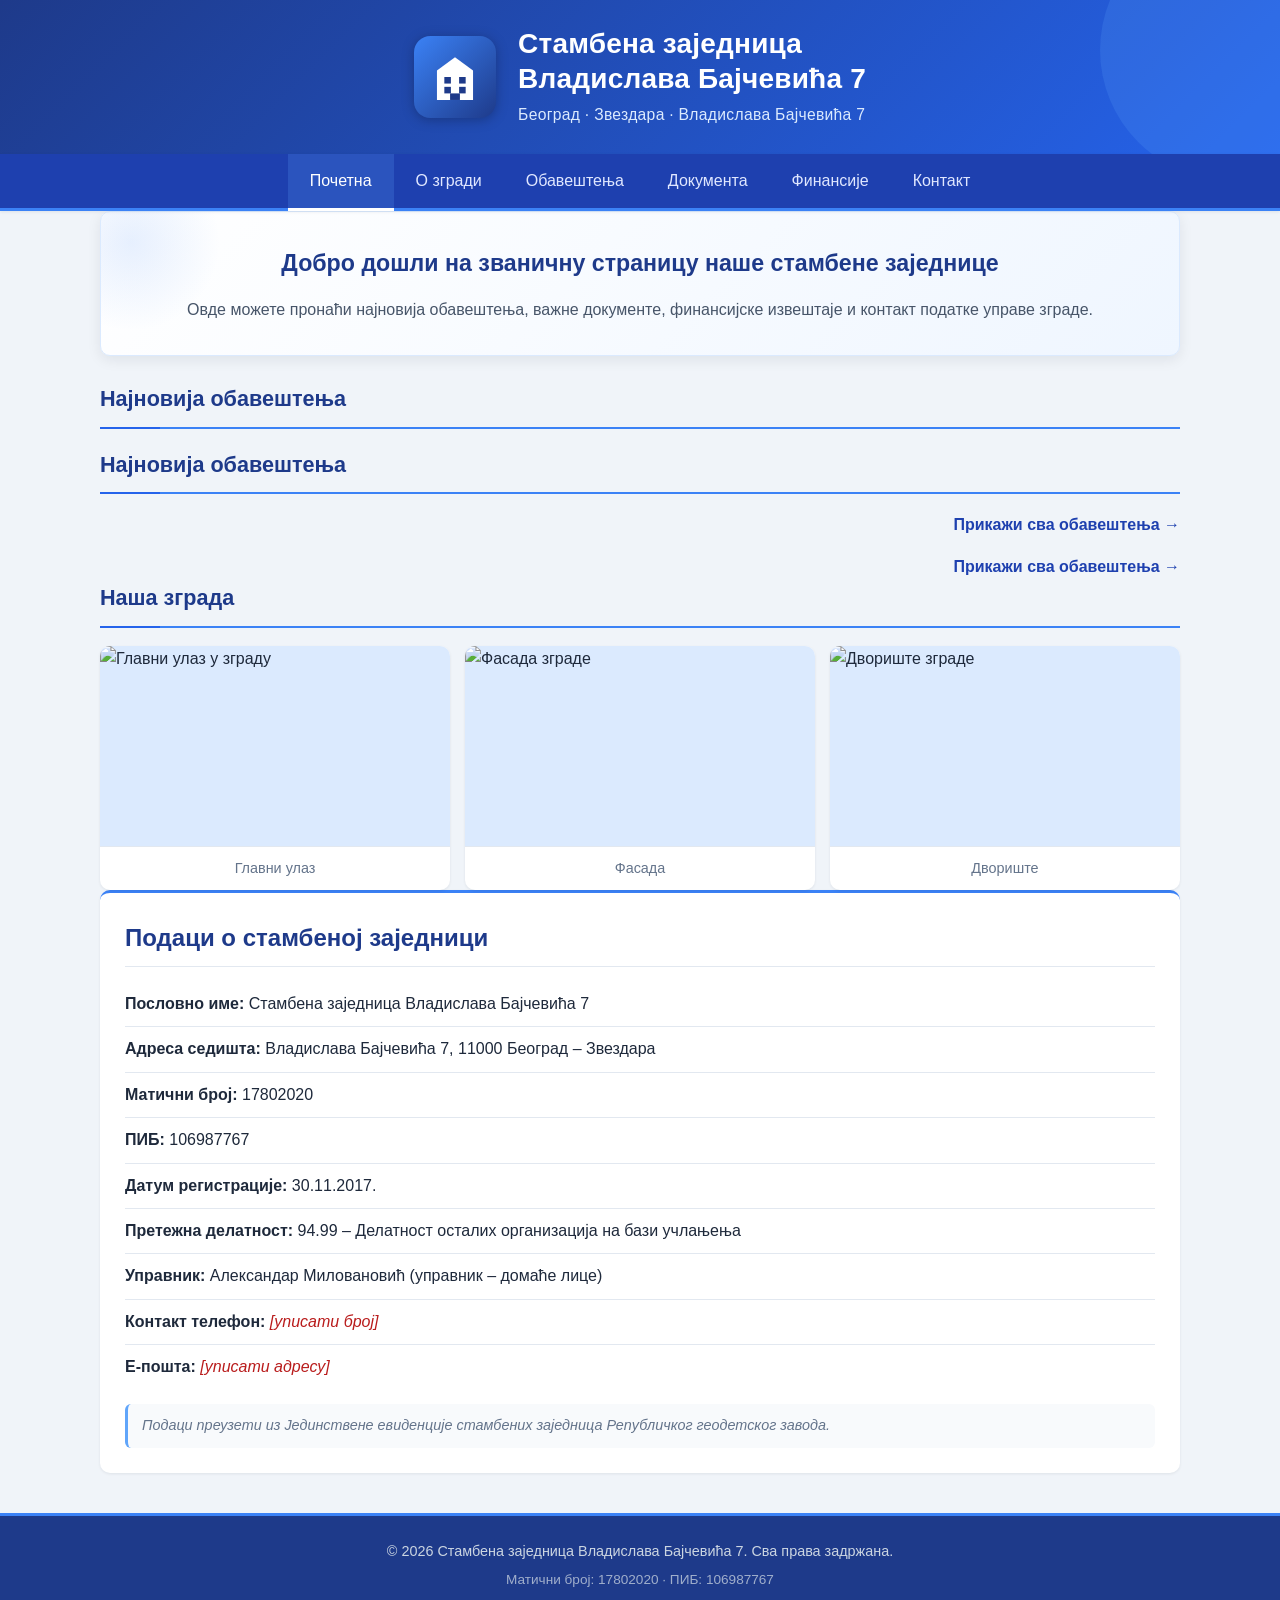
==== index.html @ ef2eb275 "Add files via upload prvo postavljanje sajta" ====
<!DOCTYPE html>
<html lang="sr">
<head>
    <meta charset="UTF-8">
    <meta name="viewport" content="width=device-width, initial-scale=1.0">
    <meta name="description" content="Званична страница Стамбене заједнице Владислава Бајчевића 7, Београд – Звездара.">
    <title>Стамбена заједница Владислава Бајчевића 7</title>
    <link rel="stylesheet" href="style.css">
	<link rel="icon" type="image/svg+xml" href="logo.svg">
</head>
<body>

<header>
    <div class="container header-content">
        <img src="logo.svg" alt="Логотип СЗ Владислава Бајчевића 7" class="logo">
        <div class="header-text">
            <h1>Стамбена заједница<br>Владислава Бајчевића 7</h1>
            <p class="location">Београд · Звездара · Владислава Бајчевића 7</p>
        </div>
    </div>
</header>

<nav>
    <div class="container">
        <ul>
            <li><a href="index.html" class="active">Почетна</a></li>
            <li><a href="o-zgradi.html">О згради</a></li>
            <li><a href="obavestenja.html">Обавештења</a></li>
            <li><a href="dokumenta.html">Документа</a></li>
            <li><a href="finansije.html">Финансије</a></li>
            <li><a href="kontakt.html">Контакт</a></li>
        </ul>
    </div>
</nav>

<main class="container">

    <section class="hero">
        <h2>Добро дошли на званичну страницу наше стамбене заједнице</h2>
        <p>Овде можете пронаћи најновија обавештења, важне документе, финансијске извештаје и контакт податке управе зграде.</p>
    </section>

    <section>
        <h2 class="section-title">Најновија обавештења</h2>

        <section>
    <h2 class="section-title">Најновија обавештења</h2>
    <div id="lista-obavestenja"></div>
    <p class="arhiva-link"><a href="obavestenja.html">Прикажи сва обавештења →</a></p>
</section>

<script>
document.addEventListener('DOMContentLoaded', async () => {
    const container = document.getElementById('lista-obavestenja');
    if (!container) return;

    try {
        // Uzimamo listu fajlova iz fascikle content/obavestenja
        // Napomena: Ovo je pojednostavljen primer. Za produkciju je bolje koristiti
        // build proces ili API. Ali za mali broj obaveštenja, možemo ručno da listamo.
        // Idealno bi bilo koristiti fetch na manifest fajl koji CMS generiše.
        // Za sada, pretpostavljamo da imamo nekoliko fajlova.
        // U praksi, bolje je koristiti statički generator (poput Eleventyja) ili
        // ručno ažurirati listu fajlova u JS-u.
        
        // Ovaj deo je najbolje zameniti statičkim generatorom.
        // Za potrebe ovog vodiča, pretpostavićemo da ste ručno dodali listu fajlova.
        const fajlovi = [
            'content/obavestenja/2026-10-15-odrzavanje.md',
            'content/obavestenja/2026-10-01-skupstina.md'
        ];

        for (const fajl of fajlovi) {
            const response = await fetch(fajl);
            const tekst = await response.text();
            
            // Jednostavan parser za Markdown (naslov, datum, telo)
            const delovi = tekst.split('---');
            if (delovi.length >= 3) {
                const meta = delovi[1];
                const telo = delovi[2].trim();
                
                const naslovMatch = meta.match(/title:\s*(.*)/);
                const datumMatch = meta.match(/date:\s*(.*)/);
                
                if (naslovMatch && datumMatch) {
                    const article = document.createElement('article');
                    article.className = 'obavestenje';
                    article.innerHTML = `
                        <h3>${naslovMatch[1]}</h3>
                        <p class="datum">${new Date(datumMatch[1]).toLocaleDateString('sr-RS')}</p>
                        <p>${telo.substring(0, 200)}...</p>
                    `;
                    container.appendChild(article);
                }
            }
        }
    } catch (error) {
        console.error('Greška pri učitavanju obaveštenja:', error);
        container.innerHTML = '<p>Trenutno nema obaveštenja.</p>';
    }
});
</script>

        <p class="arhiva-link"><a href="obavestenja.html">Прикажи сва обавештења →</a></p>
    </section>

	<section class="galerija">
    <h2 class="section-title">Наша зграда</h2>
    <div class="galerija-grid">
        <figure>
            <img src="slike/ulaz.jpg" alt="Главни улаз у зграду">
            <figcaption>Главни улаз</figcaption>
        </figure>
        <figure>
            <img src="slike/fasada.jpg" alt="Фасада зграде">
            <figcaption>Фасада</figcaption>
        </figure>
        <figure>
            <img src="slike/dvoriste.jpg" alt="Двориште зграде">
            <figcaption>Двориште</figcaption>
        </figure>
    </div>
</section>
	
    <section class="info-box">
        <h2>Подаци о стамбеној заједници</h2>
        <ul>
            <li><strong>Пословно име:</strong> Стамбена заједница Владислава Бајчевића 7</li>
            <li><strong>Адреса седишта:</strong> Владислава Бајчевића 7, 11000 Београд – Звездара</li>
            <li><strong>Матични број:</strong> 17802020</li>
            <li><strong>ПИБ:</strong> 106987767</li>
            <li><strong>Датум регистрације:</strong> 30.11.2017.</li>
            <li><strong>Претежна делатност:</strong> 94.99 – Делатност осталих организација на бази учлањења</li>
            <li><strong>Управник:</strong> Александар Миловановић (управник – домаће лице)</li>
            <li><strong>Контакт телефон:</strong> <span class="placeholder">[уписати број]</span></li>
            <li><strong>Е-пошта:</strong> <span class="placeholder">[уписати адресу]</span></li>
        </ul>
        <p class="napomena">Подаци преузети из Јединствене евиденције стамбених заједница Републичког геодетског завода.</p>
    </section>

</main>

<footer>
    <div class="container">
        <p>© 2026 Стамбена заједница Владислава Бајчевића 7. Сва права задржана.</p>
        <p class="small">Матични број: 17802020 · ПИБ: 106987767</p>
    </div>
</footer>

</body>
</html>
---- style.css ----
/* ==========================================================
   СТИЛ ЗА САЈТ СТАМБЕНЕ ЗАЈЕДНИЦЕ ВЛАДИСЛАВА БАЈЧЕВИЋА 7
   Плава тема · верзија 2
   ========================================================== */

:root {
    --primary-dark: #1e3a8a;
    --primary: #1e40af;
    --primary-mid: #2563eb;
    --primary-light: #3b82f6;
    --accent: #60a5fa;
    --bg: #f0f4f9;
    --bg-card: #ffffff;
    --text: #1e293b;
    --text-muted: #64748b;
    --border: #e2e8f0;
    --success: #059669;
    --danger: #b91c1c;
    --radius: 10px;
    --shadow-sm: 0 1px 3px rgba(15, 23, 42, 0.08);
    --shadow-md: 0 4px 14px rgba(15, 23, 42, 0.08);
    --shadow-lg: 0 10px 30px rgba(15, 23, 42, 0.12);
}

* { margin: 0; padding: 0; box-sizing: border-box; }

body {
    font-family: 'Segoe UI', Tahoma, Geneva, Verdana, sans-serif;
    background-color: var(--bg);
    color: var(--text);
    line-height: 1.65;
}

.container { max-width: 1120px; margin: 0 auto; padding: 0 20px; }

/* ---------- ЗАГЛАВЉЕ ---------- */
header {
    background: linear-gradient(135deg, var(--primary-dark) 0%, var(--primary-mid) 100%);
    color: #fff;
    padding: 26px 0;
    box-shadow: var(--shadow-md);
    position: relative;
    overflow: hidden;
}
header::before {
    content: "";
    position: absolute;
    top: -80px; right: -80px;
    width: 260px; height: 260px;
    border-radius: 50%;
    background: rgba(96, 165, 250, 0.18);
    pointer-events: none;
}

.header-content {
    display: flex;
    align-items: center;
    justify-content: center;
    gap: 22px;
    flex-wrap: wrap;
    position: relative;
    z-index: 1;
    text-align: left;
}

.logo {
    width: 82px;
    height: 82px;
    flex-shrink: 0;
    filter: drop-shadow(0 2px 6px rgba(0,0,0,0.25));
}

.header-text { text-align: left; }
header h1 {
    font-size: 1.75rem;
    line-height: 1.25;
    margin-bottom: 6px;
    font-weight: 700;
    letter-spacing: 0.2px;
}
.location {
    font-size: 0.98rem;
    color: #dbeafe;
    letter-spacing: 0.3px;
}

/* ---------- НАВИГАЦИЈА ---------- */
nav {
    background-color: var(--primary);
    box-shadow: var(--shadow-sm);
    position: sticky;
    top: 0;
    z-index: 100;
    border-bottom: 3px solid var(--primary-light);
}
nav ul {
    list-style: none;
    display: flex;
    justify-content: center;
    flex-wrap: wrap;
}
nav ul li a {
    display: block;
    color: #e0e7ff;
    padding: 14px 22px;
    text-decoration: none;
    font-weight: 500;
    transition: background 0.25s, color 0.25s;
    border-bottom: 3px solid transparent;
    margin-bottom: -3px;
}
nav ul li a:hover {
    background-color: rgba(96, 165, 250, 0.15);
    color: #fff;
}
nav ul li a.active {
    color: #fff;
    border-bottom-color: #fff;
    background-color: rgba(96, 165, 250, 0.2);
}

/* ---------- ГЛАВНИ САДРЖАЈ ---------- */
main { padding: 32px 0; }

h2 { color: var(--primary-dark); }
h3 { color: var(--primary); }

.section-title {
    color: var(--primary-dark);
    margin-bottom: 18px;
    padding-bottom: 10px;
    border-bottom: 2px solid var(--primary-light);
    font-size: 1.35rem;
    position: relative;
}
.section-title::after {
    content: "";
    position: absolute;
    left: 0; bottom: -2px;
    width: 60px; height: 2px;
    background-color: var(--primary-mid);
}

/* ---------- HERO ---------- */
.hero {
    background: linear-gradient(135deg, #ffffff 0%, #eff6ff 100%);
    padding: 32px;
    border-radius: var(--radius);
    margin-bottom: 25px;
    box-shadow: var(--shadow-md);
    text-align: center;
    border: 1px solid #dbeafe;
    position: relative;
    overflow: hidden;
}
.hero::before {
    content: "";
    position: absolute;
    top: -60px; left: -60px;
    width: 180px; height: 180px;
    background: radial-gradient(circle, rgba(59, 130, 246, 0.12), transparent 70%);
    pointer-events: none;
}
.hero h2 {
    margin-bottom: 14px;
    font-size: 1.45rem;
    color: var(--primary-dark);
    position: relative;
}
.hero p { color: #475569; position: relative; }

/* ---------- ОБАВЕШТЕЊА ---------- */
.obavestenje {
    background: var(--bg-card);
    padding: 20px 22px;
    border-radius: var(--radius);
    margin-bottom: 15px;
    box-shadow: var(--shadow-sm);
    border-left: 4px solid var(--primary-light);
    transition: transform 0.2s, box-shadow 0.2s;
}
.obavestenje:hover {
    transform: translateY(-1px);
    box-shadow: var(--shadow-md);
}
.obavestenje h3 {
    color: var(--primary-dark);
    margin-bottom: 5px;
    font-size: 1.1rem;
}
.datum {
    font-size: 0.88rem;
    color: var(--text-muted);
    margin-bottom: 10px;
    display: inline-block;
    padding: 2px 10px;
    background: #eff6ff;
    border-radius: 20px;
}

.arhiva-link { margin-top: 15px; text-align: right; }
.arhiva-link a {
    color: var(--primary);
    font-weight: 600;
    text-decoration: none;
    transition: color 0.2s;
}
.arhiva-link a:hover { color: var(--primary-mid); text-decoration: underline; }

/* ---------- ИНФО КУТИЈЕ ---------- */
.info-box {
    background: var(--bg-card);
    padding: 25px;
    border-radius: var(--radius);
    margin-bottom: 20px;
    box-shadow: var(--shadow-sm);
    border-top: 3px solid var(--primary-light);
}
.info-box h2 {
    margin-bottom: 15px;
    padding-bottom: 8px;
    border-bottom: 1px solid var(--border);
}
.info-box h3 { margin: 20px 0 10px; }
.info-box ul { list-style: none; }
.info-box ul li {
    padding: 9px 0;
    border-bottom: 1px solid var(--border);
}
.info-box ul li:last-child { border-bottom: none; }
.info-box a {
    color: var(--primary);
    text-decoration: none;
    transition: color 0.2s;
}
.info-box a:hover { color: var(--primary-mid); text-decoration: underline; }

.placeholder { color: var(--danger); font-style: italic; }
.napomena {
    margin-top: 15px;
    font-size: 0.9rem;
    color: var(--text-muted);
    font-style: italic;
    padding: 10px 14px;
    background: #f8fafc;
    border-radius: 6px;
    border-left: 3px solid var(--accent);
}

/* ---------- ЛИСТА ДОКУМЕНАТА ---------- */
.doc-list { list-style: none; padding: 0; }
.doc-list li {
    display: flex;
    justify-content: space-between;
    align-items: center;
    gap: 15px;
    padding: 12px 0;
    border-bottom: 1px solid var(--border);
}
.doc-list li:last-child { border-bottom: none; }
.doc-list a {
    color: var(--primary);
    font-weight: 500;
    text-decoration: none;
    flex: 1;
    transition: color 0.2s;
}
.doc-list a:hover { color: var(--primary-mid); text-decoration: underline; }
.doc-list a::before { content: "📄 "; margin-right: 6px; }
.doc-meta { font-size: 0.85rem; color: var(--text-muted); white-space: nowrap; }

/* ---------- ГАЛЕРИЈА СЛИКА ---------- */
.galerija-grid {
    display: grid;
    grid-template-columns: repeat(auto-fit, minmax(240px, 1fr));
    gap: 15px;
    margin-top: 15px;
}
.galerija-grid figure {
    background: var(--bg-card);
    border-radius: var(--radius);
    overflow: hidden;
    box-shadow: var(--shadow-sm);
    transition: transform 0.25s, box-shadow 0.25s;
    margin: 0;
}
.galerija-grid figure:hover {
    transform: translateY(-3px);
    box-shadow: var(--shadow-lg);
}
.galerija-grid img {
    width: 100%;
    height: 200px;
    object-fit: cover;
    display: block;
    background: #dbeafe;
}
.galerija-grid figcaption {
    padding: 10px 14px;
    font-size: 0.9rem;
    color: var(--text-muted);
    text-align: center;
    border-top: 1px solid var(--border);
}

/* ---------- ТАБЕЛА (финансије) ---------- */
.table-wrap { overflow-x: auto; }
table.fin {
    width: 100%;
    border-collapse: collapse;
    margin-top: 10px;
    font-size: 0.95rem;
    background: var(--bg-card);
}
table.fin th, table.fin td {
    padding: 11px 14px;
    border-bottom: 1px solid var(--border);
    text-align: left;
}
table.fin th {
    background-color: #dbeafe;
    color: var(--primary-dark);
    font-weight: 600;
}
table.fin tr:hover { background-color: #f8fafc; }
table.fin td.num { text-align: right; font-variant-numeric: tabular-nums; }
table.fin tr.total {
    font-weight: 700;
    background-color: #eff6ff;
    border-top: 2px solid var(--primary-light);
    color: var(--primary-dark);
}

/* ---------- КОНТАКТ ФОРМА ---------- */
form.kontakt-form {
    display: flex;
    flex-direction: column;
    gap: 12px;
    margin-top: 15px;
}
form.kontakt-form label {
    font-weight: 500;
    color: var(--primary-dark);
    font-size: 0.92rem;
}
form.kontakt-form input,
form.kontakt-form textarea {
    padding: 11px 14px;
    border: 1px solid #cbd5e1;
    border-radius: 8px;
    font-family: inherit;
    font-size: 1rem;
    background: #f8fafc;
    transition: border-color 0.2s, background 0.2s;
}
form.kontakt-form input:focus,
form.kontakt-form textarea:focus {
    outline: none;
    border-color: var(--primary-light);
    background: #fff;
    box-shadow: 0 0 0 3px rgba(59, 130, 246, 0.15);
}
form.kontakt-form textarea { min-height: 130px; resize: vertical; }
form.kontakt-form button {
    background-color: var(--primary-mid);
    color: #fff;
    border: none;
    padding: 12px 22px;
    border-radius: 8px;
    font-size: 1rem;
    font-weight: 600;
    cursor: pointer;
    transition: background 0.25s, transform 0.1s;
    align-self: flex-start;
    box-shadow: var(--shadow-sm);
}
form.kontakt-form button:hover { background-color: var(--primary); }
form.kontakt-form button:active { transform: translateY(1px); }

/* ---------- ФУТЕР ---------- */
footer {
    background-color: var(--primary-dark);
    color: #cbd5e1;
    text-align: center;
    padding: 24px 0;
    margin-top: 40px;
    font-size: 0.9rem;
    border-top: 3px solid var(--primary-light);
}
footer .small { font-size: 0.85rem; opacity: 0.75; margin-top: 5px; }

/* ---------- РЕСПОНЗИВНОСТ ---------- */
@media (max-width: 700px) {
    .header-content { flex-direction: column; gap: 12px; text-align: center; }
    .header-text { text-align: center; }
    header h1 { font-size: 1.35rem; }
    .logo { width: 64px; height: 64px; }
    .location { font-size: 0.88rem; }
    nav ul { flex-direction: column; }
    nav ul li a {
        text-align: center;
        border-bottom: 1px solid rgba(255,255,255,0.1);
        margin-bottom: 0;
        padding: 12px 20px;
    }
    nav ul li a.active {
        border-bottom: 1px solid rgba(255,255,255,0.1);
        border-left: 4px solid #fff;
    }
    .hero, .info-box { padding: 20px; }
    .hero h2 { font-size: 1.15rem; }
    .doc-list li { flex-direction: column; align-items: flex-start; gap: 4px; }
    .galerija-grid img { height: 180px; }
}
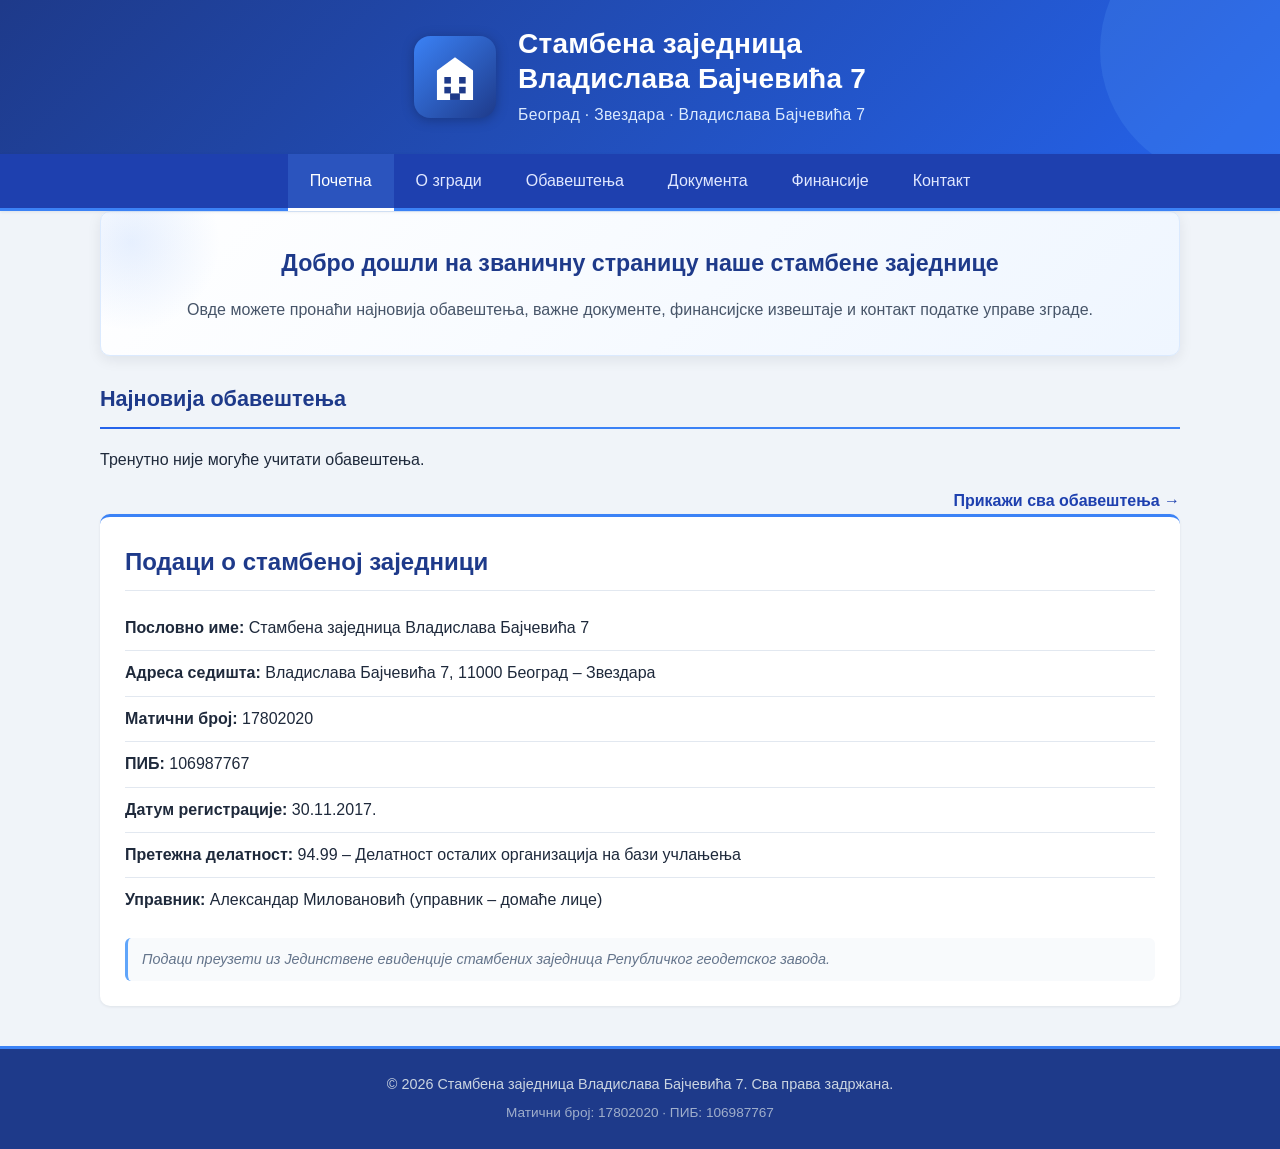
==== commit 5216f763: "Update index.html" ====
--- a/index.html
+++ b/index.html
@@ -6,7 +6,7 @@
     <meta name="description" content="Званична страница Стамбене заједнице Владислава Бајчевића 7, Београд – Звездара.">
     <title>Стамбена заједница Владислава Бајчевића 7</title>
     <link rel="stylesheet" href="style.css">
-	<link rel="icon" type="image/svg+xml" href="logo.svg">
+    <link rel="icon" type="image/svg+xml" href="logo.svg">
 </head>
 <body>
 
@@ -42,87 +42,12 @@
 
     <section>
         <h2 class="section-title">Најновија обавештења</h2>
-
-        <section>
-    <h2 class="section-title">Најновија обавештења</h2>
-    <div id="lista-obavestenja"></div>
-    <p class="arhiva-link"><a href="obavestenja.html">Прикажи сва обавештења →</a></p>
-</section>
-
-<script>
-document.addEventListener('DOMContentLoaded', async () => {
-    const container = document.getElementById('lista-obavestenja');
-    if (!container) return;
-
-    try {
-        // Uzimamo listu fajlova iz fascikle content/obavestenja
-        // Napomena: Ovo je pojednostavljen primer. Za produkciju je bolje koristiti
-        // build proces ili API. Ali za mali broj obaveštenja, možemo ručno da listamo.
-        // Idealno bi bilo koristiti fetch na manifest fajl koji CMS generiše.
-        // Za sada, pretpostavljamo da imamo nekoliko fajlova.
-        // U praksi, bolje je koristiti statički generator (poput Eleventyja) ili
-        // ručno ažurirati listu fajlova u JS-u.
-        
-        // Ovaj deo je najbolje zameniti statičkim generatorom.
-        // Za potrebe ovog vodiča, pretpostavićemo da ste ručno dodali listu fajlova.
-        const fajlovi = [
-            'content/obavestenja/2026-10-15-odrzavanje.md',
-            'content/obavestenja/2026-10-01-skupstina.md'
-        ];
-
-        for (const fajl of fajlovi) {
-            const response = await fetch(fajl);
-            const tekst = await response.text();
-            
-            // Jednostavan parser za Markdown (naslov, datum, telo)
-            const delovi = tekst.split('---');
-            if (delovi.length >= 3) {
-                const meta = delovi[1];
-                const telo = delovi[2].trim();
-                
-                const naslovMatch = meta.match(/title:\s*(.*)/);
-                const datumMatch = meta.match(/date:\s*(.*)/);
-                
-                if (naslovMatch && datumMatch) {
-                    const article = document.createElement('article');
-                    article.className = 'obavestenje';
-                    article.innerHTML = `
-                        <h3>${naslovMatch[1]}</h3>
-                        <p class="datum">${new Date(datumMatch[1]).toLocaleDateString('sr-RS')}</p>
-                        <p>${telo.substring(0, 200)}...</p>
-                    `;
-                    container.appendChild(article);
-                }
-            }
-        }
-    } catch (error) {
-        console.error('Greška pri učitavanju obaveštenja:', error);
-        container.innerHTML = '<p>Trenutno nema obaveštenja.</p>';
-    }
-});
-</script>
-
+        <div id="lista-obavestenja">
+            <p class="ucitavanje">Учитавање обавештења…</p>
+        </div>
         <p class="arhiva-link"><a href="obavestenja.html">Прикажи сва обавештења →</a></p>
     </section>
 
-	<section class="galerija">
-    <h2 class="section-title">Наша зграда</h2>
-    <div class="galerija-grid">
-        <figure>
-            <img src="slike/ulaz.jpg" alt="Главни улаз у зграду">
-            <figcaption>Главни улаз</figcaption>
-        </figure>
-        <figure>
-            <img src="slike/fasada.jpg" alt="Фасада зграде">
-            <figcaption>Фасада</figcaption>
-        </figure>
-        <figure>
-            <img src="slike/dvoriste.jpg" alt="Двориште зграде">
-            <figcaption>Двориште</figcaption>
-        </figure>
-    </div>
-</section>
-	
     <section class="info-box">
         <h2>Подаци о стамбеној заједници</h2>
         <ul>
@@ -133,8 +58,6 @@
             <li><strong>Датум регистрације:</strong> 30.11.2017.</li>
             <li><strong>Претежна делатност:</strong> 94.99 – Делатност осталих организација на бази учлањења</li>
             <li><strong>Управник:</strong> Александар Миловановић (управник – домаће лице)</li>
-            <li><strong>Контакт телефон:</strong> <span class="placeholder">[уписати број]</span></li>
-            <li><strong>Е-пошта:</strong> <span class="placeholder">[уписати адресу]</span></li>
         </ul>
         <p class="napomena">Подаци преузети из Јединствене евиденције стамбених заједница Републичког геодетског завода.</p>
     </section>
@@ -148,5 +71,113 @@
     </div>
 </footer>
 
+<script>
+const GITHUB_REPO = "szvb7/szvb7.github.io";
+const GITHUB_BRANCH = "main";
+const CONTENT_FOLDER = "content/obavestenja";
+
+document.addEventListener('DOMContentLoaded', async () => {
+    const container = document.getElementById('lista-obavestenja');
+    if (!container) return;
+
+    try {
+        const apiUrl = `https://api.github.com/repos/${GITHUB_REPO}/contents/${CONTENT_FOLDER}?ref=${GITHUB_BRANCH}`;
+        const response = await fetch(apiUrl);
+
+        if (!response.ok) {
+            container.innerHTML = '<p class="ucitavanje">Тренутно нема обавештења.</p>';
+            return;
+        }
+
+        const fajlovi = await response.json();
+        const mdFajlovi = fajlovi.filter(f => f.name.endsWith('.md'));
+
+        if (mdFajlovi.length === 0) {
+            container.innerHTML = '<p class="ucitavanje">Тренутно нема обавештења.</p>';
+            return;
+        }
+
+        const obavestenja = [];
+
+        for (const fajl of mdFajlovi) {
+            const rawResponse = await fetch(fajl.download_url);
+            const tekst = await rawResponse.text();
+            const parsed = parsirajMarkdown(tekst);
+            if (parsed && parsed.naslov) {
+                obavestenja.push(parsed);
+            }
+        }
+
+        // Sortiranje po datumu (najnovije prvo)
+        obavestenja.sort((a, b) => {
+            const da = new Date(a.datum || 0);
+            const db = new Date(b.datum || 0);
+            return db - da;
+        });
+
+        // Prikazujemo samo prvih 5 na početnoj
+        const zaPrikaz = obavestenja.slice(0, 5);
+
+        if (zaPrikaz.length === 0) {
+            container.innerHTML = '<p class="ucitavanje">Тренутно нема обавештења.</p>';
+            return;
+        }
+
+        container.innerHTML = '';
+        zaPrikaz.forEach(ob => {
+            const article = document.createElement('article');
+            article.className = 'obavestenje';
+
+            const datumPrikaz = ob.datum
+                ? new Date(ob.datum).toLocaleDateString('sr-RS', { day: 'numeric', month: 'long', year: 'numeric' })
+                : '';
+
+            article.innerHTML = `
+                <h3>${escapeHtml(ob.naslov)}</h3>
+                ${datumPrikaz ? `<p class="datum">${datumPrikaz}</p>` : ''}
+                <div class="tekst-obavestenja">${formatirajTekst(ob.tekst)}</div>
+            `;
+            container.appendChild(article);
+        });
+
+    } catch (error) {
+        console.error('Грешка при учитавању обавештења:', error);
+        container.innerHTML = '<p class="ucitavanje">Тренутно није могуће учитати обавештења.</p>';
+    }
+});
+
+function parsirajMarkdown(tekst) {
+    const match = tekst.match(/^---\s*\n([\s\S]*?)\n---\s*\n([\s\S]*)$/);
+    if (!match) return null;
+    const meta = match[1];
+    const telo = match[2].trim();
+    const naslovMatch = meta.match(/^title:\s*["']?(.*?)["']?\s*$/m);
+    const datumMatch = meta.match(/^date:\s*["']?(.*?)["']?\s*$/m);
+    return {
+        naslov: naslovMatch ? naslovMatch[1] : null,
+        datum: datumMatch ? datumMatch[1] : null,
+        tekst: telo
+    };
+}
+
+function formatirajTekst(tekst) {
+    if (!tekst) return '';
+    let html = escapeHtml(tekst);
+    html = html.replace(/\*\*(.+?)\*\*/g, '<strong>$1</strong>');
+    html = html.replace(/(^|[^*])\*([^*\n]+?)\*/g, '$1<em>$2</em>');
+    html = html.replace(/\[([^\]]+)\]\(([^)]+)\)/g, '<a href="$2" target="_blank" rel="noopener">$1</a>');
+    html = html.replace(/!\[([^\]]*)\]\(([^)]+)\)/g, '<img src="$2" alt="$1" class="slika-u-obavestenju">');
+    const pasusi = html.split(/\n{2,}/);
+    return pasusi.map(p => `<p>${p.replace(/\n/g, '<br>')}</p>`).join('');
+}
+
+function escapeHtml(text) {
+    if (!text) return '';
+    const div = document.createElement('div');
+    div.textContent = text;
+    return div.innerHTML;
+}
+</script>
+
 </body>
-</html>+</html>
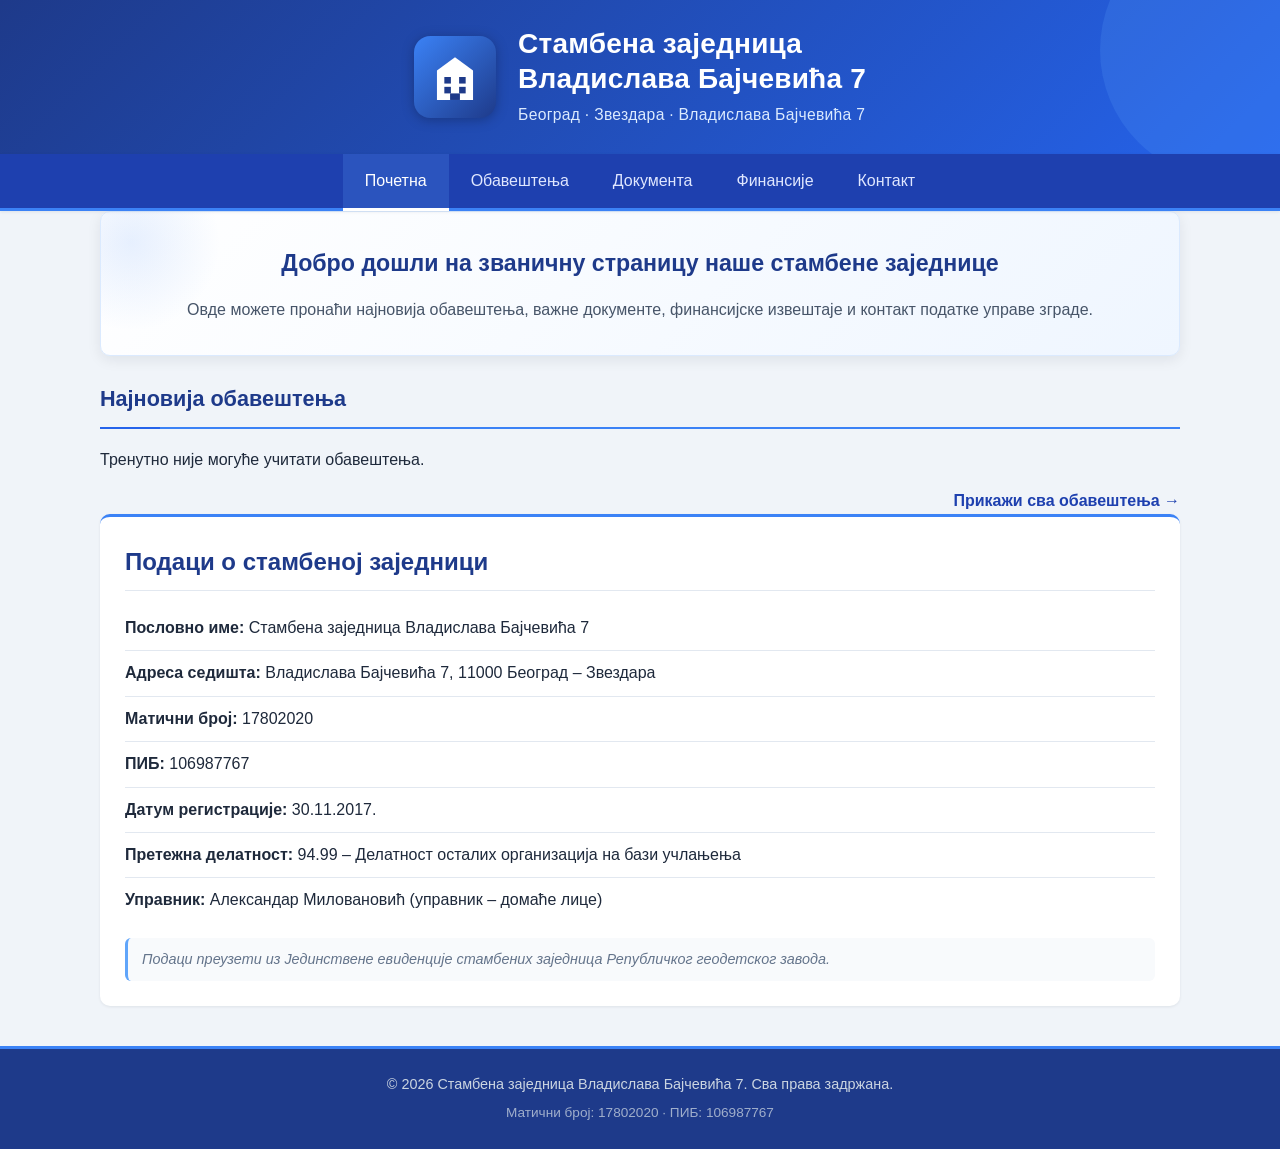
==== commit 5f43354b: "Update index.html" ====
--- a/index.html
+++ b/index.html
@@ -24,7 +24,7 @@
     <div class="container">
         <ul>
             <li><a href="index.html" class="active">Почетна</a></li>
-            <li><a href="o-zgradi.html">О згради</a></li>
+            <!-- <li><a href="o-zgradi.html">О згради</a></li> -->
             <li><a href="obavestenja.html">Обавештења</a></li>
             <li><a href="dokumenta.html">Документа</a></li>
             <li><a href="finansije.html">Финансије</a></li>
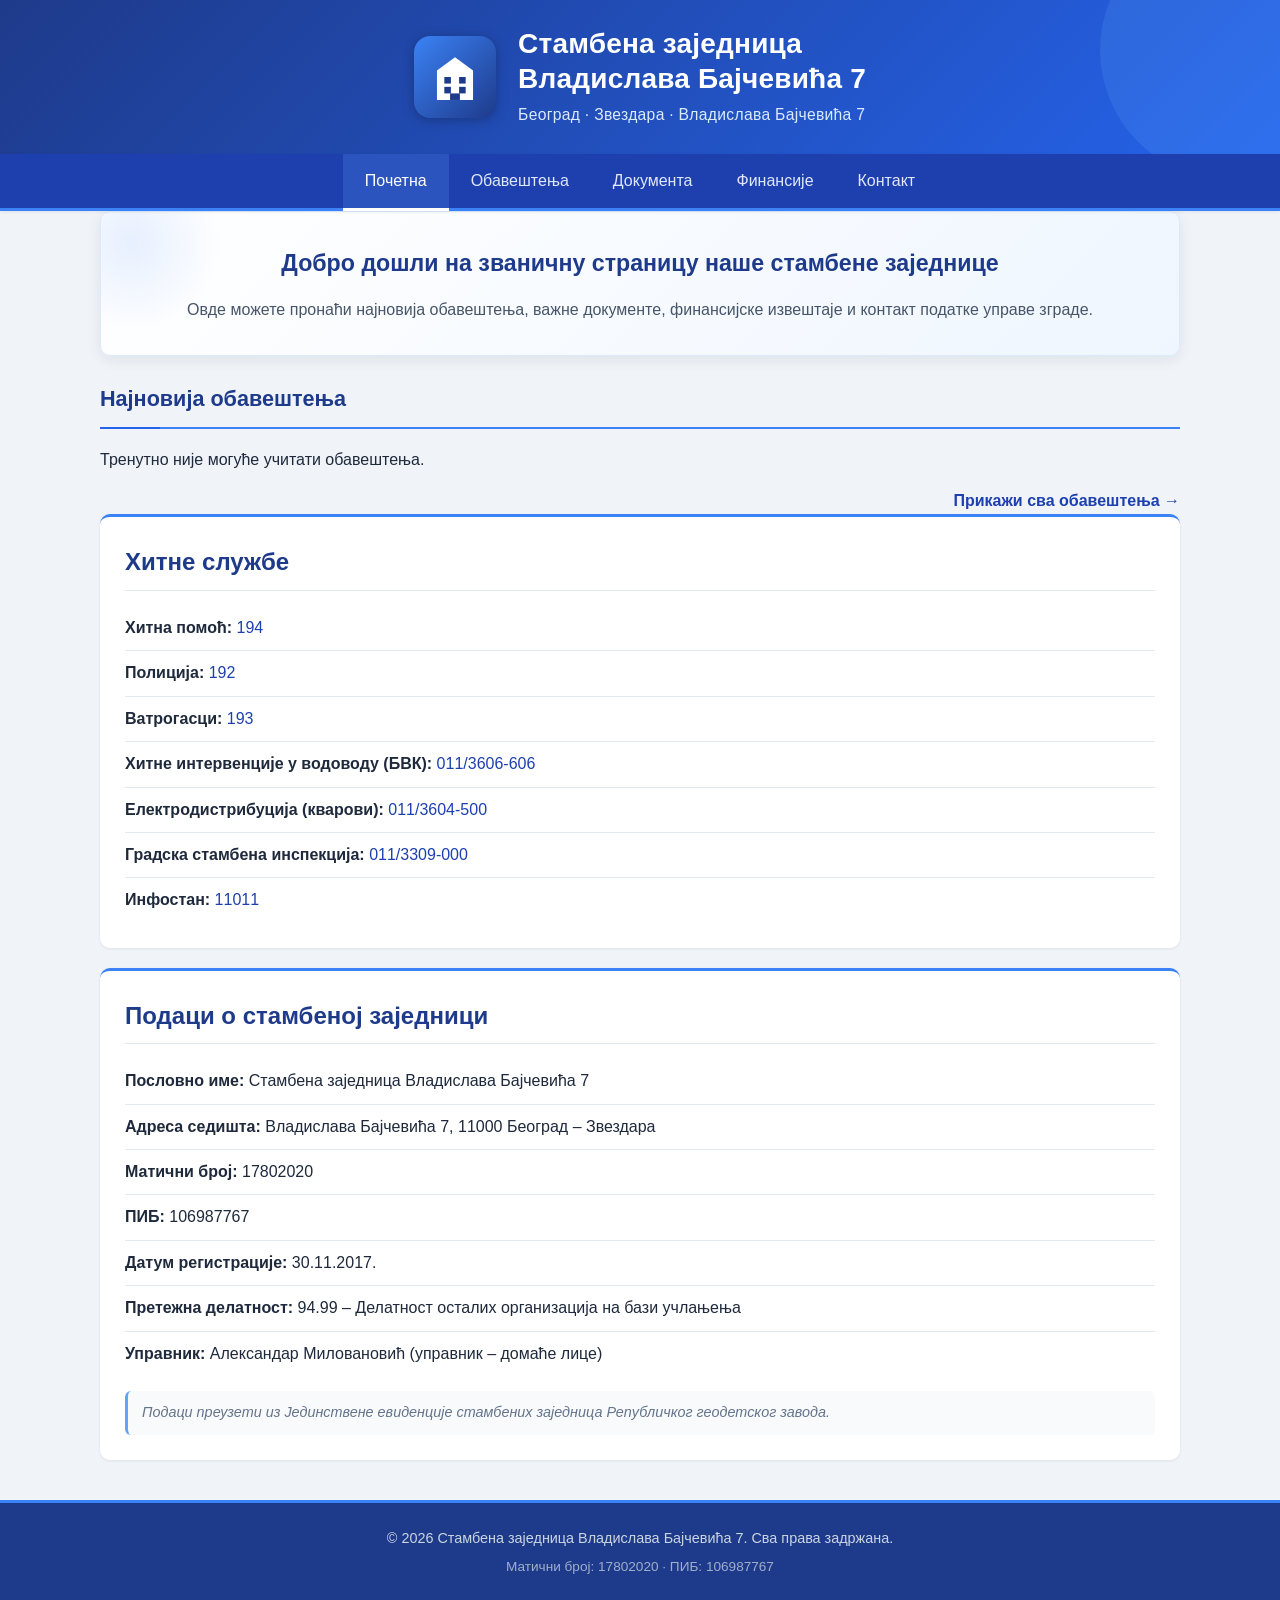
==== commit ad64f896: "Update index.html" ====
--- a/index.html
+++ b/index.html
@@ -48,6 +48,22 @@
         <p class="arhiva-link"><a href="obavestenja.html">Прикажи сва обавештења →</a></p>
     </section>
 
+<section class="info-box">
+        <h2>Хитне службе</h2>
+        <ul>
+            <li><strong>Хитна помоћ:</strong> <a href="tel:194">194</a></li>
+            <li><strong>Полиција:</strong> <a href="tel:192">192</a></li>
+            <li><strong>Ватрогасци:</strong> <a href="tel:193">193</a></li>
+            <li><strong>Хитне интервенције у водоводу (БВК):</strong> <a href="tel:0113606606">011/3606-606</a></li>
+            <li><strong>Електродистрибуција (кварови):</strong> <a href="tel:0113604500">011/3604-500</a></li>
+            <li><strong>Градска стамбена инспекција:</strong> <a href="tel:0113309000">011/3309-000</a></li>
+            <li><strong>Инфостан:</strong> <a href="tel:11011">11011</a></li>
+        </ul>
+    </section>
+
+
+
+    
     <section class="info-box">
         <h2>Подаци о стамбеној заједници</h2>
         <ul>
